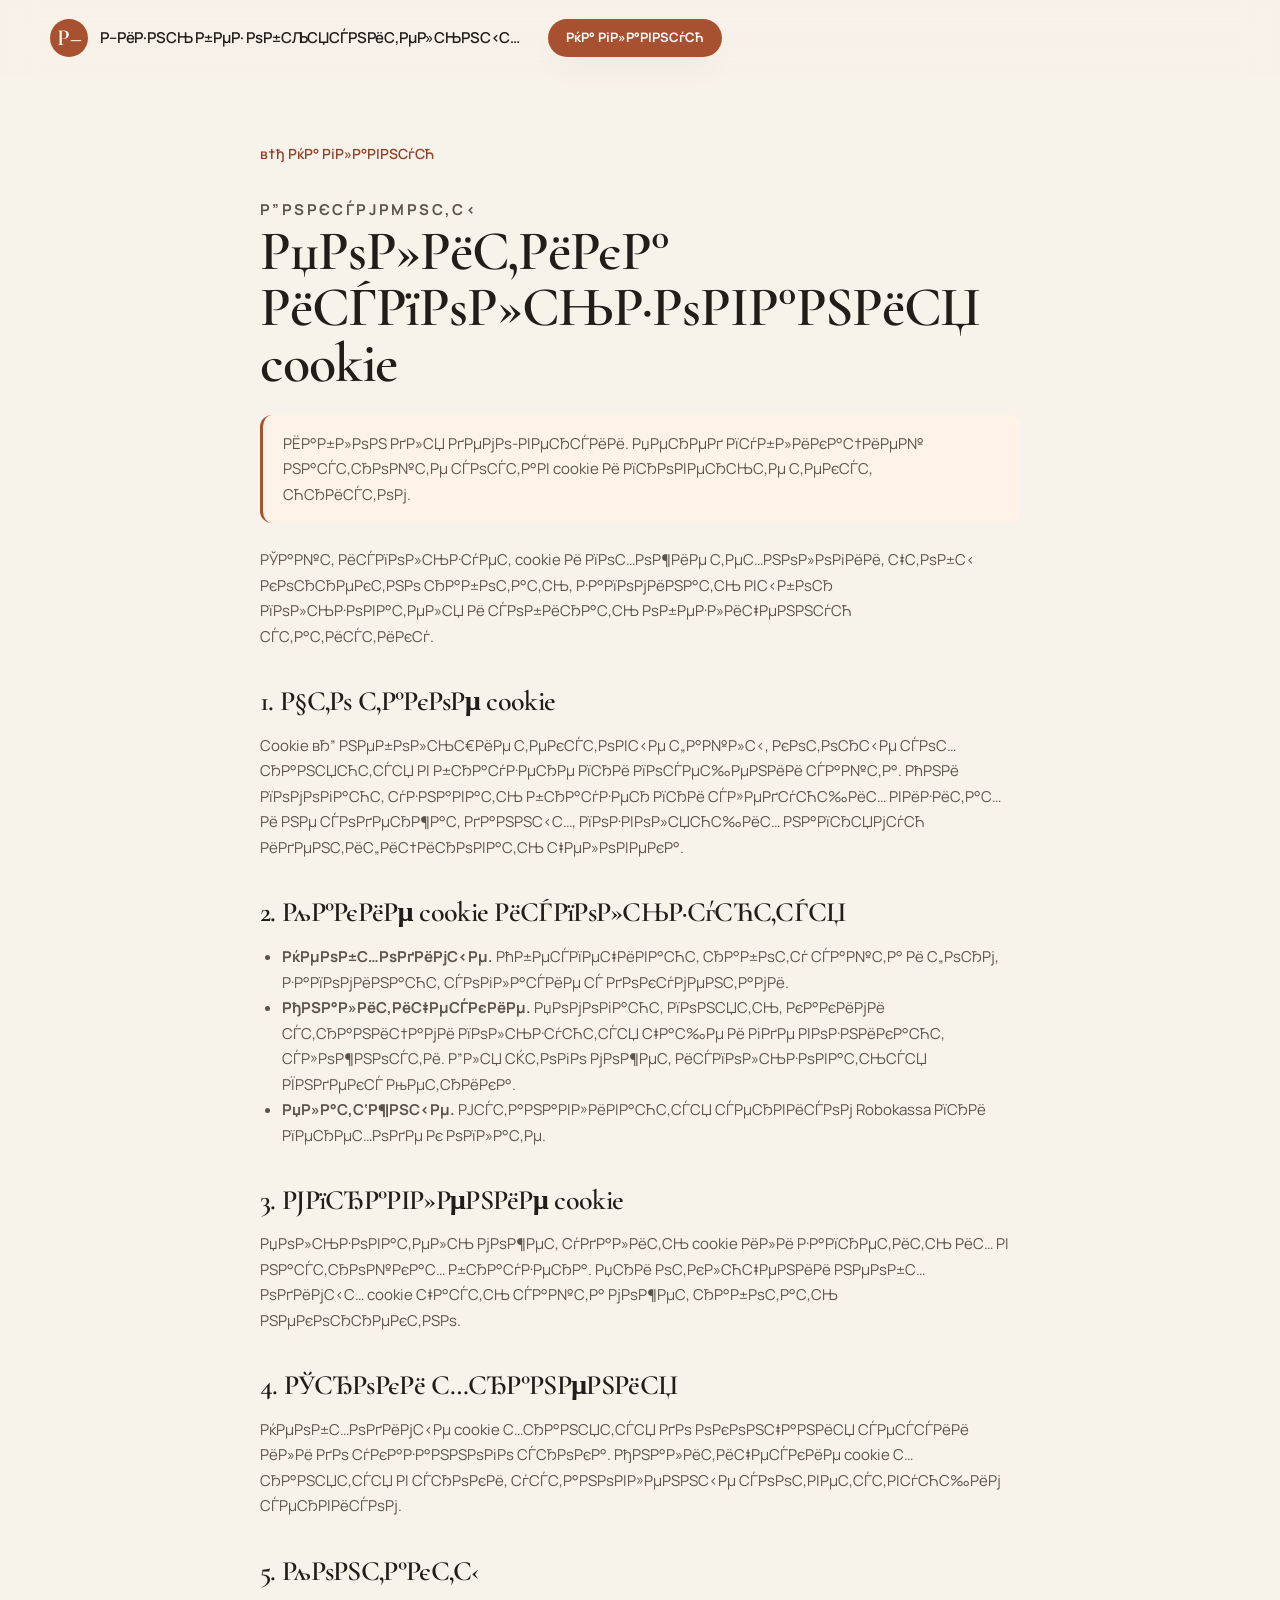
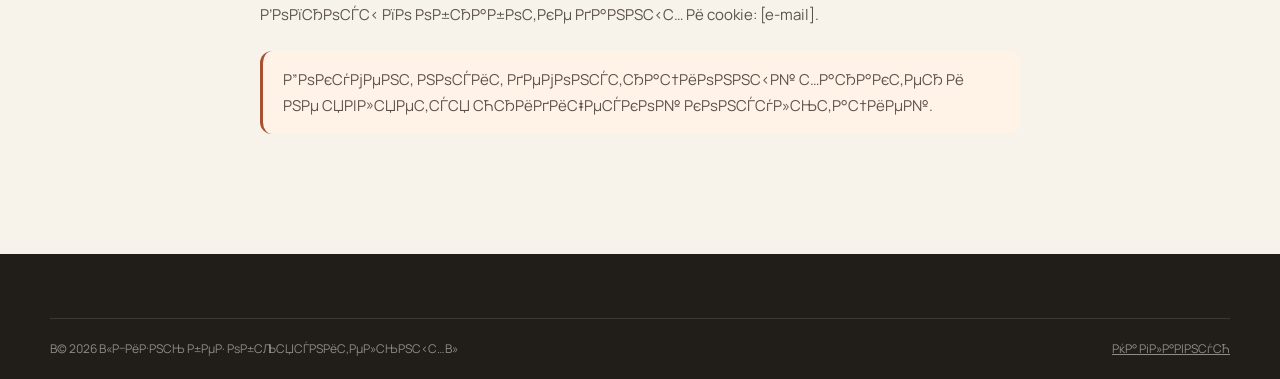
==== legal/cookies.html @ dc3eec52 "Add cookies policy" ====
<!doctype html>
<html lang="ru">
<head>
  <meta charset="utf-8">
  <meta name="viewport" content="width=device-width, initial-scale=1">
  <title>РџРѕР»РёС‚РёРєР° РёСЃРїРѕР»СЊР·РѕРІР°РЅРёСЏ cookie вЂ” Р–РёР·РЅСЊ Р±РµР· РѕР±СЉСЏСЃРЅРёС‚РµР»СЊРЅС‹С…</title>
  <meta name="robots" content="noindex, follow">
  <link rel="icon" href="data:image/svg+xml,%3Csvg xmlns='http://www.w3.org/2000/svg' viewBox='0 0 64 64'%3E%3Crect width='64' height='64' rx='16' fill='%23a85130'/%3E%3Ctext x='32' y='46' font-size='42' text-anchor='middle' fill='%23fffaf3' font-family='Georgia,serif'%3E%D0%96%3C/text%3E%3C/svg%3E">
  <link rel="preconnect" href="https://fonts.googleapis.com">
  <link rel="preconnect" href="https://fonts.gstatic.com" crossorigin>
  <link href="https://fonts.googleapis.com/css2?family=Cormorant+Garamond:ital,wght@0,500;0,600;0,700;1,500;1,600&family=Manrope:wght@400;500;600;700&display=swap" rel="stylesheet">
  <link rel="stylesheet" href="../styles.css">
</head>
<body>
  <header class="site-header">
    <div class="container header-inner">
      <a class="brand" href="../index.html">
        <span class="brand-mark" aria-hidden="true">Р–</span>
        <span class="brand-text">Р–РёР·РЅСЊ Р±РµР· РѕР±СЉСЏСЃРЅРёС‚РµР»СЊРЅС‹С…</span>
      </a>
      <a class="btn btn-small" href="../index.html">РќР° РіР»Р°РІРЅСѓСЋ</a>
    </div>
  </header>

  <main id="main">
    <div class="container legal-page">
      <a class="legal-back" href="../index.html">в†ђ РќР° РіР»Р°РІРЅСѓСЋ</a>
      <p class="eyebrow">Р”РѕРєСѓРјРµРЅС‚С‹</p>
      <h1>РџРѕР»РёС‚РёРєР° РёСЃРїРѕР»СЊР·РѕРІР°РЅРёСЏ cookie</h1>

      <p class="legal-note">РЁР°Р±Р»РѕРЅ РґР»СЏ РґРµРјРѕ-РІРµСЂСЃРёРё. РџРµСЂРµРґ РїСѓР±Р»РёРєР°С†РёРµР№ РЅР°СЃС‚СЂРѕР№С‚Рµ СЃРѕСЃС‚Р°РІ cookie Рё РїСЂРѕРІРµСЂСЊС‚Рµ С‚РµРєСЃС‚ СЋСЂРёСЃС‚РѕРј.</p>

      <p>РЎР°Р№С‚ РёСЃРїРѕР»СЊР·СѓРµС‚ cookie Рё РїРѕС…РѕР¶РёРµ С‚РµС…РЅРѕР»РѕРіРёРё, С‡С‚РѕР±С‹ РєРѕСЂСЂРµРєС‚РЅРѕ СЂР°Р±РѕС‚Р°С‚СЊ, Р·Р°РїРѕРјРёРЅР°С‚СЊ РІС‹Р±РѕСЂ РїРѕР»СЊР·РѕРІР°С‚РµР»СЏ Рё СЃРѕР±РёСЂР°С‚СЊ РѕР±РµР·Р»РёС‡РµРЅРЅСѓСЋ СЃС‚Р°С‚РёСЃС‚РёРєСѓ.</p>

      <h2>1. Р§С‚Рѕ С‚Р°РєРѕРµ cookie</h2>
      <p>Cookie вЂ” РЅРµР±РѕР»СЊС€РёРµ С‚РµРєСЃС‚РѕРІС‹Рµ С„Р°Р№Р»С‹, РєРѕС‚РѕСЂС‹Рµ СЃРѕС…СЂР°РЅСЏСЋС‚СЃСЏ РІ Р±СЂР°СѓР·РµСЂРµ РїСЂРё РїРѕСЃРµС‰РµРЅРёРё СЃР°Р№С‚Р°. РћРЅРё РїРѕРјРѕРіР°СЋС‚ СѓР·РЅР°РІР°С‚СЊ Р±СЂР°СѓР·РµСЂ РїСЂРё СЃР»РµРґСѓСЋС‰РёС… РІРёР·РёС‚Р°С… Рё РЅРµ СЃРѕРґРµСЂР¶Р°С‚ РґР°РЅРЅС‹С…, РїРѕР·РІРѕР»СЏСЋС‰РёС… РЅР°РїСЂСЏРјСѓСЋ РёРґРµРЅС‚РёС„РёС†РёСЂРѕРІР°С‚СЊ С‡РµР»РѕРІРµРєР°.</p>

      <h2>2. РљР°РєРёРµ cookie РёСЃРїРѕР»СЊР·СѓСЋС‚СЃСЏ</h2>
      <ul>
        <li><strong>РќРµРѕР±С…РѕРґРёРјС‹Рµ.</strong> РћР±РµСЃРїРµС‡РёРІР°СЋС‚ СЂР°Р±РѕС‚Сѓ СЃР°Р№С‚Р° Рё С„РѕСЂРј, Р·Р°РїРѕРјРёРЅР°СЋС‚ СЃРѕРіР»Р°СЃРёРµ СЃ РґРѕРєСѓРјРµРЅС‚Р°РјРё.</li>
        <li><strong>РђРЅР°Р»РёС‚РёС‡РµСЃРєРёРµ.</strong> РџРѕРјРѕРіР°СЋС‚ РїРѕРЅСЏС‚СЊ, РєР°РєРёРјРё СЃС‚СЂР°РЅРёС†Р°РјРё РїРѕР»СЊР·СѓСЋС‚СЃСЏ С‡Р°С‰Рµ Рё РіРґРµ РІРѕР·РЅРёРєР°СЋС‚ СЃР»РѕР¶РЅРѕСЃС‚Рё. Р”Р»СЏ СЌС‚РѕРіРѕ РјРѕР¶РµС‚ РёСЃРїРѕР»СЊР·РѕРІР°С‚СЊСЃСЏ РЇРЅРґРµРєСЃ РњРµС‚СЂРёРєР°.</li>
        <li><strong>РџР»Р°С‚С‘Р¶РЅС‹Рµ.</strong> РЈСЃС‚Р°РЅР°РІР»РёРІР°СЋС‚СЃСЏ СЃРµСЂРІРёСЃРѕРј Robokassa РїСЂРё РїРµСЂРµС…РѕРґРµ Рє РѕРїР»Р°С‚Рµ.</li>
      </ul>

      <h2>3. РЈРїСЂР°РІР»РµРЅРёРµ cookie</h2>
      <p>РџРѕР»СЊР·РѕРІР°С‚РµР»СЊ РјРѕР¶РµС‚ СѓРґР°Р»РёС‚СЊ cookie РёР»Рё Р·Р°РїСЂРµС‚РёС‚СЊ РёС… РІ РЅР°СЃС‚СЂРѕР№РєР°С… Р±СЂР°СѓР·РµСЂР°. РџСЂРё РѕС‚РєР»СЋС‡РµРЅРёРё РЅРµРѕР±С…РѕРґРёРјС‹С… cookie С‡Р°СЃС‚СЊ СЃР°Р№С‚Р° РјРѕР¶РµС‚ СЂР°Р±РѕС‚Р°С‚СЊ РЅРµРєРѕСЂСЂРµРєС‚РЅРѕ.</p>

      <h2>4. РЎСЂРѕРєРё С…СЂР°РЅРµРЅРёСЏ</h2>
      <p>РќРµРѕР±С…РѕРґРёРјС‹Рµ cookie С…СЂР°РЅСЏС‚СЃСЏ РґРѕ РѕРєРѕРЅС‡Р°РЅРёСЏ СЃРµСЃСЃРёРё РёР»Рё РґРѕ СѓРєР°Р·Р°РЅРЅРѕРіРѕ СЃСЂРѕРєР°. РђРЅР°Р»РёС‚РёС‡РµСЃРєРёРµ cookie С…СЂР°РЅСЏС‚СЃСЏ РІ СЃСЂРѕРєРё, СѓСЃС‚Р°РЅРѕРІР»РµРЅРЅС‹Рµ СЃРѕРѕС‚РІРµС‚СЃС‚РІСѓСЋС‰РёРј СЃРµСЂРІРёСЃРѕРј.</p>

      <h2>5. РљРѕРЅС‚Р°РєС‚С‹</h2>
      <p>Р’РѕРїСЂРѕСЃС‹ РїРѕ РѕР±СЂР°Р±РѕС‚РєРµ РґР°РЅРЅС‹С… Рё cookie: [e-mail].</p>

      <p class="legal-note">Р”РѕРєСѓРјРµРЅС‚ РЅРѕСЃРёС‚ РґРµРјРѕРЅСЃС‚СЂР°С†РёРѕРЅРЅС‹Р№ С…Р°СЂР°РєС‚РµСЂ Рё РЅРµ СЏРІР»СЏРµС‚СЃСЏ СЋСЂРёРґРёС‡РµСЃРєРѕР№ РєРѕРЅСЃСѓР»СЊС‚Р°С†РёРµР№.</p>
    </div>
  </main>

  <footer class="site-footer">
    <div class="container footer-bottom">
      <p>В© 2026 В«Р–РёР·РЅСЊ Р±РµР· РѕР±СЉСЏСЃРЅРёС‚РµР»СЊРЅС‹С…В»</p>
      <p><a href="../index.html">РќР° РіР»Р°РІРЅСѓСЋ</a></p>
    </div>
  </footer>
</body>
</html>
---- styles.css ----
:root {
  --bg: #f7f2ea;
  --bg-soft: #efe6da;
  --cream: #fffaf3;
  --ink: #211d19;
  --ink-soft: #5c534a;
  --line: rgba(33, 29, 25, 0.14);
  --accent: #a85130;
  --accent-dark: #8e4329;
  --accent-soft: #e7b69f;
  --sage: #6f7f68;
  --radius: 28px;
  --shadow: 0 30px 80px -40px rgba(33, 29, 25, 0.5);
  --font-display: "Cormorant Garamond", Georgia, "Times New Roman", serif;
  --font-body: "Manrope", "Segoe UI", system-ui, -apple-system, sans-serif;
}

*,
*::before,
*::after {
  box-sizing: border-box;
}

html {
  scroll-behavior: smooth;
}

body {
  margin: 0;
  background: var(--bg);
  color: var(--ink);
  font-family: var(--font-body);
  font-size: 16px;
  line-height: 1.6;
  -webkit-font-smoothing: antialiased;
  text-rendering: optimizeLegibility;
}

img,
svg {
  display: block;
  max-width: 100%;
}

a {
  color: inherit;
}

button,
input,
textarea {
  font: inherit;
}

:focus-visible {
  outline: 2px solid var(--accent);
  outline-offset: 3px;
}

::selection {
  background: var(--accent-soft);
  color: var(--ink);
}

.skip-link {
  position: absolute;
  top: -100px;
  left: 24px;
  z-index: 100;
  padding: 12px 18px;
  border-radius: 999px;
  background: var(--ink);
  color: var(--cream);
  font-size: 14px;
  text-decoration: none;
}

.skip-link:focus {
  top: 16px;
}

.demo-bar {
  padding: 8px 16px;
  background: var(--ink);
  color: rgba(255, 250, 243, 0.82);
  font-size: 12px;
  letter-spacing: 0.04em;
  text-align: center;
}

.container {
  width: min(1180px, calc(100% - 48px));
  margin-inline: auto;
}

/* Header */

.site-header {
  position: sticky;
  top: 0;
  z-index: 50;
  background: rgba(247, 242, 234, 0.86);
  border-bottom: 1px solid transparent;
  backdrop-filter: blur(16px);
  transition: border-color 0.25s ease, box-shadow 0.25s ease;
}

.site-header.is-scrolled {
  border-color: var(--line);
  box-shadow: 0 14px 34px -28px rgba(33, 29, 25, 0.55);
}

.header-inner {
  display: flex;
  align-items: center;
  gap: 28px;
  min-height: 76px;
}

.brand {
  display: inline-flex;
  align-items: center;
  gap: 12px;
  text-decoration: none;
  flex: 0 0 auto;
}

.brand-mark {
  display: grid;
  place-items: center;
  width: 38px;
  height: 38px;
  border-radius: 50%;
  background: var(--accent);
  color: var(--cream);
  font-family: var(--font-display);
  font-size: 23px;
  font-weight: 600;
  line-height: 1;
}

.brand-text {
  font-size: 15px;
  font-weight: 600;
  letter-spacing: -0.01em;
}

.nav {
  display: flex;
  align-items: center;
  gap: 24px;
  margin-left: auto;
  font-size: 14px;
  color: var(--ink-soft);
}

.nav a {
  text-decoration: none;
  transition: color 0.2s ease;
}

.nav a:hover {
  color: var(--ink);
}

.header-cta {
  margin-left: 4px;
}

.menu-toggle {
  display: none;
  margin-left: auto;
  padding: 10px 16px;
  border: 1px solid var(--line);
  border-radius: 999px;
  background: transparent;
  color: var(--ink);
  font-size: 13px;
  font-weight: 600;
  cursor: pointer;
}

/* Buttons and links */

.btn {
  display: inline-flex;
  align-items: center;
  justify-content: center;
  gap: 8px;
  padding: 16px 26px;
  border: 0;
  border-radius: 999px;
  background: var(--accent);
  color: #fff;
  font-size: 15px;
  font-weight: 700;
  line-height: 1.2;
  text-align: center;
  text-decoration: none;
  cursor: pointer;
  box-shadow: 0 14px 30px -18px rgba(168, 81, 48, 0.8);
  transition: background 0.2s ease, transform 0.2s ease, box-shadow 0.2s ease;
}

.btn:hover {
  background: var(--accent-dark);
  transform: translateY(-1px);
}

.btn:disabled {
  opacity: 0.42;
  cursor: not-allowed;
  transform: none;
  box-shadow: none;
}

.btn-small {
  padding: 11px 18px;
  font-size: 13px;
}

.btn-full {
  width: 100%;
}

.link-arrow {
  display: inline-flex;
  align-items: center;
  gap: 8px;
  padding-bottom: 2px;
  border-bottom: 1px solid transparent;
  font-size: 14px;
  font-weight: 600;
  text-decoration: none;
  transition: color 0.2s ease, border-color 0.2s ease;
}

.link-arrow span {
  transition: transform 0.2s ease;
}

.link-arrow:hover {
  color: var(--accent-dark);
  border-color: var(--accent-dark);
}

.link-arrow:hover span {
  transform: translateX(3px);
}

/* Typography */

.eyebrow {
  margin: 0;
  color: var(--accent-dark);
  font-size: 12px;
  font-weight: 700;
  letter-spacing: 0.16em;
  text-transform: uppercase;
}

h1,
h2,
h3 {
  font-family: var(--font-display);
  font-weight: 600;
}

h2 {
  margin: 10px 0 0;
  font-size: clamp(36px, 4.6vw, 60px);
  line-height: 1.02;
  letter-spacing: -0.025em;
}

/* Hero */

.hero {
  position: relative;
  overflow: hidden;
  padding: clamp(48px, 7vw, 88px) 0 clamp(64px, 9vw, 112px);
}

.hero-bg {
  position: absolute;
  inset: 0;
  background:
    radial-gradient(58% 58% at 78% 18%, rgba(201, 111, 74, 0.16), transparent 70%),
    radial-gradient(52% 52% at 16% 0%, rgba(111, 127, 104, 0.14), transparent 70%),
    linear-gradient(180deg, #f7f2ea 0%, #f2ebdf 100%);
}

.hero-grid {
  position: relative;
  display: grid;
  grid-template-columns: 1.05fr 0.95fr;
  gap: 48px;
  align-items: center;
}

h1 {
  margin: 16px 0 24px;
  font-size: clamp(52px, 8.5vw, 112px);
  line-height: 0.88;
  letter-spacing: -0.035em;
}

h1 em {
  color: var(--accent);
  font-style: italic;
}

.lead {
  max-width: 36ch;
  margin: 0;
  color: var(--ink-soft);
  font-size: clamp(18px, 2vw, 22px);
  line-height: 1.55;
}

.hero-actions {
  display: flex;
  flex-wrap: wrap;
  align-items: center;
  gap: 20px;
  margin: 32px 0 28px;
}

.hero-notes {
  display: flex;
  flex-wrap: wrap;
  gap: 8px 20px;
  margin: 0;
  padding: 0;
  list-style: none;
  color: var(--ink-soft);
  font-size: 13px;
}

.hero-notes li::before {
  content: "";
  display: inline-block;
  width: 5px;
  height: 5px;
  margin-right: 8px;
  border-radius: 50%;
  background: var(--sage);
  vertical-align: middle;
}

.hero-art {
  position: relative;
  display: flex;
  align-items: center;
  justify-content: center;
  min-height: 560px;
}

.portrait-card {
  position: relative;
  z-index: 2;
  width: min(342px, 84%);
  overflow: hidden;
  border-radius: 180px 180px 28px 28px;
  background: var(--cream);
  box-shadow: var(--shadow);
  transform: rotate(2deg);
}

.portrait-placeholder {
  position: relative;
  aspect-ratio: 3 / 4;
  background: #e9d9c6;
}

.portrait-placeholder svg {
  width: 100%;
  height: 100%;
  object-fit: cover;
}

.placeholder-label {
  position: absolute;
  bottom: 16px;
  left: 50%;
  padding: 6px 10px;
  border-radius: 999px;
  background: rgba(255, 250, 243, 0.72);
  color: rgba(33, 29, 25, 0.55);
  font-size: 10px;
  letter-spacing: 0.12em;
  text-transform: uppercase;
  white-space: nowrap;
  transform: translateX(-50%);
  backdrop-filter: blur(6px);
}

.portrait-caption {
  display: grid;
  gap: 2px;
  padding: 18px 22px;
  background: var(--cream);
}

.portrait-caption strong {
  font-family: var(--font-display);
  font-size: 22px;
  font-weight: 600;
}

.portrait-caption span {
  color: var(--ink-soft);
  font-size: 11px;
  letter-spacing: 0.08em;
  text-transform: uppercase;
}

.quote-card {
  position: absolute;
  top: 47%;
  bottom: auto;
  left: -12%;
  z-index: 3;
  width: min(260px, 72%);
  margin: 0;
  padding: 20px 22px;
  border: 1px solid var(--line);
  border-radius: 20px;
  background: #fffdf8;
  box-shadow: 0 20px 50px -30px rgba(33, 29, 25, 0.5);
  transform: rotate(-3deg);
}

.quote-card blockquote {
  margin: 0;
  font-family: var(--font-display);
  font-size: 21px;
  font-style: italic;
  line-height: 1.25;
}

.orb {
  position: absolute;
  border-radius: 50%;
  filter: blur(22px);
  opacity: 0.55;
}

.orb-1 {
  top: 18px;
  right: 0;
  width: 220px;
  height: 220px;
  background: radial-gradient(circle at 30% 30%, #e7b69f, #c96f4a);
}

.orb-2 {
  right: 36px;
  bottom: 44px;
  width: 160px;
  height: 160px;
  background: radial-gradient(circle at 30% 30%, #b9c4b1, #6f7f68);
  opacity: 0.45;
}

/* Sections */

.section {
  padding: clamp(64px, 8vw, 104px) 0;
  scroll-margin-top: 76px;
}

.section-tinted {
  background: var(--bg-soft);
}

.section-dark {
  background: var(--ink);
  color: var(--cream);
}

.section-dark .eyebrow {
  color: var(--accent-soft);
}

.section-dark h2 {
  color: var(--cream);
}

.section-head {
  max-width: 760px;
  margin-bottom: 48px;
}

.section-note {
  margin: 16px 0 0;
  color: var(--ink-soft);
  font-size: 15px;
  line-height: 1.6;
}

/* Cards */

.cards-4 {
  display: grid;
  grid-template-columns: repeat(4, 1fr);
  gap: 16px;
}

.card {
  display: flex;
  flex-direction: column;
  justify-content: space-between;
  min-height: 190px;
  padding: 26px 24px 28px;
  border: 1px solid var(--line);
  border-radius: 24px;
  background: var(--cream);
  transition: transform 0.25s ease, box-shadow 0.25s ease;
}

.card:hover {
  transform: translateY(-4px);
  box-shadow: 0 24px 50px -36px rgba(33, 29, 25, 0.5);
}

.card-number {
  color: var(--accent);
  font-family: var(--font-display);
  font-size: 14px;
  font-weight: 700;
  letter-spacing: 0.08em;
}

.card p {
  margin: 20px 0 0;
  font-size: 16px;
  line-height: 1.5;
}

/* Split */

.split {
  display: grid;
  grid-template-columns: 0.9fr 1.1fr;
  gap: clamp(32px, 6vw, 80px);
  align-items: start;
}

.prose p {
  margin: 0 0 20px;
  color: var(--ink-soft);
  font-size: 18px;
  line-height: 1.7;
}

.prose p:first-child {
  color: var(--ink);
  font-size: 20px;
}

.prose p:last-child {
  margin-bottom: 0;
}

/* Steps */

.steps {
  display: grid;
  grid-template-columns: repeat(4, 1fr);
  gap: 24px;
  margin: 0;
  padding: 0;
  list-style: none;
}

.step {
  padding-top: 20px;
  border-top: 1px solid var(--line);
}

.step-number {
  color: var(--accent);
  font-family: var(--font-display);
  font-size: 15px;
  font-weight: 700;
}

.step h3 {
  margin: 12px 0 8px;
  font-size: 22px;
  line-height: 1.1;
}

.step p {
  margin: 0;
  color: var(--ink-soft);
  font-size: 15px;
  line-height: 1.6;
}

/* Modules */

.modules {
  border-bottom: 1px solid rgba(255, 250, 243, 0.14);
}

.module {
  display: grid;
  grid-template-columns: 80px 1fr;
  gap: 24px;
  padding: 28px 0;
  border-top: 1px solid rgba(255, 250, 243, 0.14);
}

.module-number {
  padding-top: 4px;
  color: var(--accent-soft);
  font-family: var(--font-display);
  font-size: 15px;
  font-weight: 700;
}

.module h3 {
  margin: 0 0 8px;
  color: var(--cream);
  font-size: clamp(22px, 2.4vw, 30px);
  line-height: 1.1;
  letter-spacing: -0.01em;
}

.module p {
  max-width: 60ch;
  margin: 0;
  color: rgba(255, 250, 243, 0.68);
  font-size: 16px;
  line-height: 1.6;
}

/* Format */

.format-grid {
  display: grid;
  grid-template-columns: 1.05fr 0.95fr;
  gap: clamp(32px, 5vw, 72px);
  align-items: start;
}

.format-list {
  margin: 0 0 28px;
  padding: 0;
  list-style: none;
}

.format-list li {
  display: grid;
  grid-template-columns: 180px 1fr;
  gap: 24px;
  align-items: start;
  padding: 20px 0;
  border-top: 1px solid var(--line);
}

.format-list span {
  font-family: var(--font-display);
  font-size: 22px;
  font-weight: 600;
  line-height: 1.1;
}

.format-list p {
  margin: 0;
  color: var(--ink-soft);
  font-size: 15px;
  line-height: 1.6;
}

.price-card {
  padding: clamp(24px, 4vw, 40px);
  border: 1px solid var(--line);
  border-radius: var(--radius);
  background: var(--cream);
  box-shadow: 0 30px 70px -50px rgba(33, 29, 25, 0.5);
}

.price-lead {
  margin: 8px 0 12px;
  font-family: var(--font-display);
  font-size: clamp(34px, 4vw, 48px);
  font-weight: 600;
  line-height: 1;
}

.price-note {
  margin: 0;
  color: var(--ink-soft);
  font-size: 14px;
  line-height: 1.6;
}

.price-card hr {
  margin: 26px 0;
  border: 0;
  border-top: 1px solid var(--line);
}

.price-card h3 {
  margin: 0 0 8px;
  font-size: 18px;
}

.price-card p {
  color: var(--ink-soft);
  font-size: 14px;
  line-height: 1.6;
}

.price-card .price-lead {
  margin: 8px 0 12px;
  color: var(--ink);
  font-family: var(--font-display);
  font-size: clamp(34px, 4vw, 48px);
  font-weight: 600;
  line-height: 1;
}

.price-card .price-note {
  margin: 0;
  color: var(--ink-soft);
  font-size: 14px;
  line-height: 1.6;
}

/* Checkbox and notes */

.checkbox {
  display: flex;
  gap: 10px;
  align-items: flex-start;
  margin: 18px 0 14px;
  color: var(--ink-soft);
  font-size: 13px;
  line-height: 1.5;
  cursor: pointer;
}

.checkbox input {
  flex: 0 0 auto;
  width: 18px;
  height: 18px;
  margin: 1px 0 0;
  accent-color: var(--accent);
}

.checkbox a {
  color: var(--accent-dark);
  text-underline-offset: 2px;
}

.form-note {
  margin: 12px 0 0;
  color: rgba(92, 83, 74, 0.8);
  font-size: 12px;
  line-height: 1.5;
}

/* Author */

.author-grid {
  display: grid;
  grid-template-columns: 0.8fr 1.2fr;
  gap: clamp(32px, 6vw, 80px);
  align-items: center;
}

.author-photo {
  position: relative;
  width: min(360px, 100%);
  overflow: hidden;
  border-radius: 24px;
  background: #d9c7b0;
  box-shadow: var(--shadow);
  aspect-ratio: 4 / 5;
}

.author-photo svg {
  width: 100%;
  height: 100%;
}

.author-copy h2 {
  margin-top: 10px;
  margin-bottom: 8px;
}

.author-lead {
  margin: 0 0 16px;
  color: var(--ink);
  font-size: 20px;
  line-height: 1.6;
}

.author-copy > p {
  color: var(--ink-soft);
  font-size: 16px;
  line-height: 1.7;
}

.author-tags {
  display: flex;
  flex-wrap: wrap;
  gap: 8px;
  margin-top: 24px;
}

.author-tags span {
  padding: 8px 14px;
  border: 1px solid var(--line);
  border-radius: 999px;
  background: rgba(255, 255, 255, 0.4);
  color: var(--ink-soft);
  font-size: 11px;
  letter-spacing: 0.06em;
  text-transform: uppercase;
}

/* FAQ */

.faq-grid {
  display: grid;
  grid-template-columns: 0.8fr 1.2fr;
  gap: clamp(32px, 6vw, 80px);
  align-items: start;
}

.faq-list details {
  padding: 8px 0;
  border-top: 1px solid var(--line);
}

.faq-list details:last-child {
  border-bottom: 1px solid var(--line);
}

.faq-list summary {
  display: flex;
  gap: 16px;
  align-items: center;
  justify-content: space-between;
  padding: 18px 0;
  color: var(--ink);
  font-size: 17px;
  font-weight: 600;
  cursor: pointer;
  list-style: none;
}

.faq-list summary::-webkit-details-marker {
  display: none;
}

.faq-list summary::after {
  content: "+";
  color: var(--accent);
  font-size: 24px;
  font-weight: 400;
  line-height: 1;
}

.faq-list details[open] summary::after {
  content: "−";
}

.faq-list details p {
  max-width: 60ch;
  margin: 0 0 18px;
  color: var(--ink-soft);
  font-size: 15px;
  line-height: 1.65;
}

/* Signup */

.section-signup {
  background: linear-gradient(180deg, #efe6da 0%, #f7f2ea 100%);
}

.signup-grid {
  display: grid;
  grid-template-columns: 0.9fr 1.1fr;
  gap: clamp(32px, 6vw, 72px);
  align-items: start;
}

.lead-small {
  max-width: 34ch;
  margin: 20px 0 0;
  color: var(--ink-soft);
  font-size: 18px;
  line-height: 1.6;
}

.signup-points {
  display: grid;
  gap: 10px;
  margin: 28px 0 0;
  padding: 0;
  color: var(--ink-soft);
  font-size: 14px;
  list-style: none;
}

.signup-points li::before {
  content: "—";
  margin-right: 10px;
  color: var(--accent);
}

.signup-form {
  padding: clamp(24px, 4vw, 40px);
  border: 1px solid var(--line);
  border-radius: var(--radius);
  background: var(--cream);
  box-shadow: var(--shadow);
}

.field {
  margin-bottom: 18px;
}

.field label {
  display: block;
  margin-bottom: 8px;
  color: var(--ink);
  font-size: 13px;
  font-weight: 600;
}

.optional {
  margin-left: 4px;
  color: var(--ink-soft);
  font-size: 11px;
  font-weight: 400;
}

.field input,
.field textarea {
  width: 100%;
  padding: 14px 16px;
  border: 1px solid var(--line);
  border-radius: 14px;
  background: #fffdf9;
  color: var(--ink);
  font-size: 15px;
  outline: none;
  transition: border-color 0.2s ease, box-shadow 0.2s ease;
}

.field textarea {
  min-height: 96px;
  resize: vertical;
}

.field input::placeholder,
.field textarea::placeholder {
  color: rgba(92, 83, 74, 0.55);
}

.field input:focus,
.field textarea:focus {
  border-color: var(--accent);
  box-shadow: 0 0 0 3px rgba(168, 81, 48, 0.14);
}

.form-success {
  margin-top: 18px;
  padding: 18px 20px;
  border: 1px solid #c9d6c1;
  border-radius: 16px;
  background: #eef3ea;
  color: #3f4d3a;
}

.form-success strong {
  display: block;
  margin-bottom: 4px;
}

.form-success p {
  margin: 0;
  font-size: 13px;
  line-height: 1.5;
}

/* Footer */

.site-footer {
  padding-top: 64px;
  background: var(--ink);
  color: var(--cream);
}

.footer-grid {
  display: grid;
  grid-template-columns: 1.3fr 1fr 1fr;
  gap: 40px;
  padding-bottom: 48px;
}

.footer-brand .brand-mark {
  margin-bottom: 16px;
}

.footer-brand p {
  max-width: 34ch;
  margin: 0;
  color: rgba(255, 250, 243, 0.72);
  font-size: 14px;
  line-height: 1.6;
}

.footer-brand .footer-small {
  margin-top: 12px;
  color: rgba(255, 250, 243, 0.62);
  font-size: 12px;
}

.footer-nav,
.footer-legal {
  display: grid;
  gap: 10px;
  align-content: start;
}

.footer-nav a,
.footer-legal a {
  color: rgba(255, 250, 243, 0.78);
  font-size: 14px;
  text-decoration: none;
  transition: color 0.2s ease;
}

.footer-nav a:hover,
.footer-legal a:hover {
  color: #fff;
}

.footer-bottom {
  display: flex;
  flex-wrap: wrap;
  gap: 16px;
  justify-content: space-between;
  padding: 20px 0;
  border-top: 1px solid rgba(255, 255, 255, 0.12);
  color: rgba(255, 250, 243, 0.5);
  font-size: 12px;
}

.footer-bottom p {
  margin: 0;
}

/* Reveal animation */

html.js .reveal {
  opacity: 0;
  transform: translateY(24px);
  transition: opacity 0.7s ease, transform 0.7s cubic-bezier(0.2, 0.7, 0.2, 1);
}

html.js .reveal.is-visible {
  opacity: 1;
  transform: none;
}

@media (prefers-reduced-motion: reduce) {
  html {
    scroll-behavior: auto;
  }

  html.js .reveal {
    opacity: 1;
    transform: none;
    transition: none;
  }

  .btn,
  .card,
  .link-arrow span {
    transition: none;
  }
}

/* Legal pages */

.legal-page {
  max-width: 760px;
  padding: 64px 0 96px;
}

.legal-back {
  display: inline-flex;
  margin-bottom: 32px;
  color: var(--accent-dark);
  font-size: 14px;
  font-weight: 600;
  text-decoration: none;
}

.legal-page h1 {
  margin: 0 0 24px;
  font-family: var(--font-display);
  font-size: clamp(36px, 5vw, 56px);
  line-height: 1;
  letter-spacing: -0.02em;
}

.legal-page h2 {
  margin: 36px 0 12px;
  font-family: var(--font-display);
  font-size: 28px;
  line-height: 1.15;
}

.legal-page p,
.legal-page li {
  color: var(--ink-soft);
  font-size: 15px;
  line-height: 1.7;
}

.legal-page ul,
.legal-page ol {
  padding-left: 22px;
}

.legal-note {
  margin: 24px 0;
  padding: 16px 20px;
  border-left: 3px solid var(--accent);
  border-radius: 12px;
  background: #fff3e8;
  color: var(--ink);
  font-size: 14px;
  line-height: 1.6;
}

/* Responsive */

@media (max-width: 1100px) {
  .cards-4 {
    grid-template-columns: repeat(2, 1fr);
  }

  .steps {
    grid-template-columns: repeat(2, 1fr);
  }
}

@media (max-width: 980px) {
  .hero-grid,
  .split,
  .format-grid,
  .author-grid,
  .faq-grid,
  .signup-grid {
    grid-template-columns: 1fr;
  }

  .hero-art {
    min-height: 520px;
    margin-top: 8px;
  }

  .quote-card {
    top: 42%;
    left: 0;
  }

  .author-photo {
    width: min(320px, 80%);
  }

  .footer-grid {
    grid-template-columns: 1fr 1fr;
  }
}

@media (max-width: 900px) {
  .nav {
    position: absolute;
    top: 100%;
    right: 0;
    left: 0;
    display: none;
    flex-direction: column;
    align-items: flex-start;
    gap: 0;
    margin: 0;
    padding: 8px 24px 20px;
    border-bottom: 1px solid var(--line);
    background: var(--cream);
    box-shadow: 0 24px 40px -30px rgba(33, 29, 25, 0.4);
  }

  .nav.is-open {
    display: flex;
  }

  .nav a {
    width: 100%;
    padding: 12px 0;
    border-bottom: 1px solid var(--line);
  }

  .nav a:last-child {
    border-bottom: 0;
  }

  .menu-toggle {
    display: inline-flex;
  }

  .header-cta {
    display: none;
  }
}

@media (max-width: 720px) {
  .container {
    width: calc(100% - 32px);
  }

  .header-inner {
    min-height: 68px;
  }

  .brand-text {
    font-size: 13px;
  }

  h1 {
    font-size: clamp(46px, 13vw, 72px);
  }

  .section-head {
    margin-bottom: 32px;
  }

  .cards-4,
  .steps {
    grid-template-columns: 1fr;
  }

  .card {
    min-height: 0;
  }

  .format-list li {
    grid-template-columns: 1fr;
    gap: 6px;
  }

  .module {
    grid-template-columns: 48px 1fr;
    gap: 16px;
  }

  .footer-grid {
    grid-template-columns: 1fr;
    gap: 28px;
  }

  .footer-bottom {
    flex-direction: column;
  }
}

@media (max-width: 560px) {
  .demo-bar {
    font-size: 10px;
    line-height: 1.4;
  }

  .hero {
    padding-top: 36px;
  }

  .hero-art {
    min-height: 470px;
  }

  .portrait-card {
    width: 78%;
  }

  .quote-card {
    display: none;
  }

  .orb-1 {
    width: 160px;
    height: 160px;
  }

  .orb-2 {
    width: 120px;
    height: 120px;
  }

  .hero-actions {
    align-items: flex-start;
    flex-direction: column;
  }

  .btn {
    width: 100%;
  }

  .header-cta {
    display: none;
  }

  .author-tags span {
    font-size: 10px;
  }
}
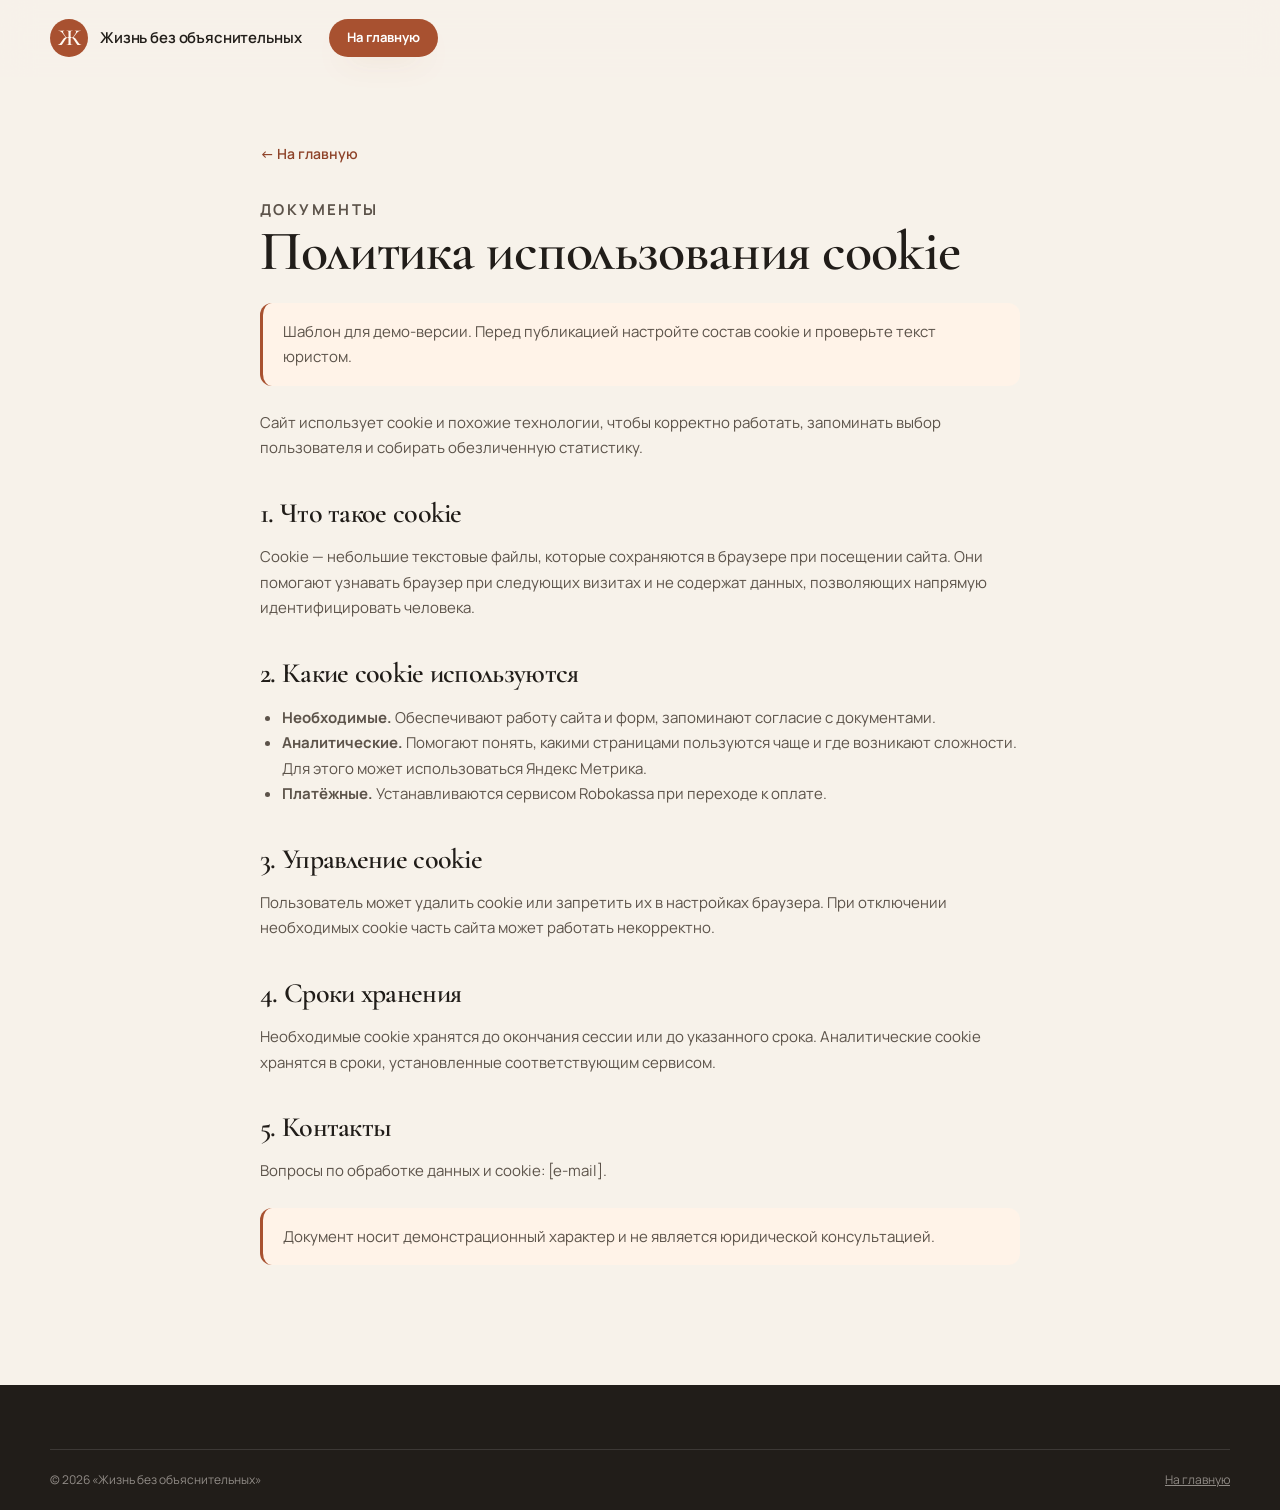
==== commit 11c840ba: "Update cookies.html" ====
--- a/legal/cookies.html
+++ b/legal/cookies.html
@@ -3,7 +3,7 @@
 <head>
   <meta charset="utf-8">
   <meta name="viewport" content="width=device-width, initial-scale=1">
-  <title>РџРѕР»РёС‚РёРєР° РёСЃРїРѕР»СЊР·РѕРІР°РЅРёСЏ cookie вЂ” Р–РёР·РЅСЊ Р±РµР· РѕР±СЉСЏСЃРЅРёС‚РµР»СЊРЅС‹С…</title>
+  <title>Политика использования cookie — Жизнь без объяснительных</title>
   <meta name="robots" content="noindex, follow">
   <link rel="icon" href="data:image/svg+xml,%3Csvg xmlns='http://www.w3.org/2000/svg' viewBox='0 0 64 64'%3E%3Crect width='64' height='64' rx='16' fill='%23a85130'/%3E%3Ctext x='32' y='46' font-size='42' text-anchor='middle' fill='%23fffaf3' font-family='Georgia,serif'%3E%D0%96%3C/text%3E%3C/svg%3E">
   <link rel="preconnect" href="https://fonts.googleapis.com">
@@ -15,50 +15,50 @@
   <header class="site-header">
     <div class="container header-inner">
       <a class="brand" href="../index.html">
-        <span class="brand-mark" aria-hidden="true">Р–</span>
-        <span class="brand-text">Р–РёР·РЅСЊ Р±РµР· РѕР±СЉСЏСЃРЅРёС‚РµР»СЊРЅС‹С…</span>
+        <span class="brand-mark" aria-hidden="true">Ж</span>
+        <span class="brand-text">Жизнь без объяснительных</span>
       </a>
-      <a class="btn btn-small" href="../index.html">РќР° РіР»Р°РІРЅСѓСЋ</a>
+      <a class="btn btn-small" href="../index.html">На главную</a>
     </div>
   </header>
 
   <main id="main">
     <div class="container legal-page">
-      <a class="legal-back" href="../index.html">в†ђ РќР° РіР»Р°РІРЅСѓСЋ</a>
-      <p class="eyebrow">Р”РѕРєСѓРјРµРЅС‚С‹</p>
-      <h1>РџРѕР»РёС‚РёРєР° РёСЃРїРѕР»СЊР·РѕРІР°РЅРёСЏ cookie</h1>
+      <a class="legal-back" href="../index.html">← На главную</a>
+      <p class="eyebrow">Документы</p>
+      <h1>Политика использования cookie</h1>
 
-      <p class="legal-note">РЁР°Р±Р»РѕРЅ РґР»СЏ РґРµРјРѕ-РІРµСЂСЃРёРё. РџРµСЂРµРґ РїСѓР±Р»РёРєР°С†РёРµР№ РЅР°СЃС‚СЂРѕР№С‚Рµ СЃРѕСЃС‚Р°РІ cookie Рё РїСЂРѕРІРµСЂСЊС‚Рµ С‚РµРєСЃС‚ СЋСЂРёСЃС‚РѕРј.</p>
+      <p class="legal-note">Шаблон для демо-версии. Перед публикацией настройте состав cookie и проверьте текст юристом.</p>
 
-      <p>РЎР°Р№С‚ РёСЃРїРѕР»СЊР·СѓРµС‚ cookie Рё РїРѕС…РѕР¶РёРµ С‚РµС…РЅРѕР»РѕРіРёРё, С‡С‚РѕР±С‹ РєРѕСЂСЂРµРєС‚РЅРѕ СЂР°Р±РѕС‚Р°С‚СЊ, Р·Р°РїРѕРјРёРЅР°С‚СЊ РІС‹Р±РѕСЂ РїРѕР»СЊР·РѕРІР°С‚РµР»СЏ Рё СЃРѕР±РёСЂР°С‚СЊ РѕР±РµР·Р»РёС‡РµРЅРЅСѓСЋ СЃС‚Р°С‚РёСЃС‚РёРєСѓ.</p>
+      <p>Сайт использует cookie и похожие технологии, чтобы корректно работать, запоминать выбор пользователя и собирать обезличенную статистику.</p>
 
-      <h2>1. Р§С‚Рѕ С‚Р°РєРѕРµ cookie</h2>
-      <p>Cookie вЂ” РЅРµР±РѕР»СЊС€РёРµ С‚РµРєСЃС‚РѕРІС‹Рµ С„Р°Р№Р»С‹, РєРѕС‚РѕСЂС‹Рµ СЃРѕС…СЂР°РЅСЏСЋС‚СЃСЏ РІ Р±СЂР°СѓР·РµСЂРµ РїСЂРё РїРѕСЃРµС‰РµРЅРёРё СЃР°Р№С‚Р°. РћРЅРё РїРѕРјРѕРіР°СЋС‚ СѓР·РЅР°РІР°С‚СЊ Р±СЂР°СѓР·РµСЂ РїСЂРё СЃР»РµРґСѓСЋС‰РёС… РІРёР·РёС‚Р°С… Рё РЅРµ СЃРѕРґРµСЂР¶Р°С‚ РґР°РЅРЅС‹С…, РїРѕР·РІРѕР»СЏСЋС‰РёС… РЅР°РїСЂСЏРјСѓСЋ РёРґРµРЅС‚РёС„РёС†РёСЂРѕРІР°С‚СЊ С‡РµР»РѕРІРµРєР°.</p>
+      <h2>1. Что такое cookie</h2>
+      <p>Cookie — небольшие текстовые файлы, которые сохраняются в браузере при посещении сайта. Они помогают узнавать браузер при следующих визитах и не содержат данных, позволяющих напрямую идентифицировать человека.</p>
 
-      <h2>2. РљР°РєРёРµ cookie РёСЃРїРѕР»СЊР·СѓСЋС‚СЃСЏ</h2>
+      <h2>2. Какие cookie используются</h2>
       <ul>
-        <li><strong>РќРµРѕР±С…РѕРґРёРјС‹Рµ.</strong> РћР±РµСЃРїРµС‡РёРІР°СЋС‚ СЂР°Р±РѕС‚Сѓ СЃР°Р№С‚Р° Рё С„РѕСЂРј, Р·Р°РїРѕРјРёРЅР°СЋС‚ СЃРѕРіР»Р°СЃРёРµ СЃ РґРѕРєСѓРјРµРЅС‚Р°РјРё.</li>
-        <li><strong>РђРЅР°Р»РёС‚РёС‡РµСЃРєРёРµ.</strong> РџРѕРјРѕРіР°СЋС‚ РїРѕРЅСЏС‚СЊ, РєР°РєРёРјРё СЃС‚СЂР°РЅРёС†Р°РјРё РїРѕР»СЊР·СѓСЋС‚СЃСЏ С‡Р°С‰Рµ Рё РіРґРµ РІРѕР·РЅРёРєР°СЋС‚ СЃР»РѕР¶РЅРѕСЃС‚Рё. Р”Р»СЏ СЌС‚РѕРіРѕ РјРѕР¶РµС‚ РёСЃРїРѕР»СЊР·РѕРІР°С‚СЊСЃСЏ РЇРЅРґРµРєСЃ РњРµС‚СЂРёРєР°.</li>
-        <li><strong>РџР»Р°С‚С‘Р¶РЅС‹Рµ.</strong> РЈСЃС‚Р°РЅР°РІР»РёРІР°СЋС‚СЃСЏ СЃРµСЂРІРёСЃРѕРј Robokassa РїСЂРё РїРµСЂРµС…РѕРґРµ Рє РѕРїР»Р°С‚Рµ.</li>
+        <li><strong>Необходимые.</strong> Обеспечивают работу сайта и форм, запоминают согласие с документами.</li>
+        <li><strong>Аналитические.</strong> Помогают понять, какими страницами пользуются чаще и где возникают сложности. Для этого может использоваться Яндекс Метрика.</li>
+        <li><strong>Платёжные.</strong> Устанавливаются сервисом Robokassa при переходе к оплате.</li>
       </ul>
 
-      <h2>3. РЈРїСЂР°РІР»РµРЅРёРµ cookie</h2>
-      <p>РџРѕР»СЊР·РѕРІР°С‚РµР»СЊ РјРѕР¶РµС‚ СѓРґР°Р»РёС‚СЊ cookie РёР»Рё Р·Р°РїСЂРµС‚РёС‚СЊ РёС… РІ РЅР°СЃС‚СЂРѕР№РєР°С… Р±СЂР°СѓР·РµСЂР°. РџСЂРё РѕС‚РєР»СЋС‡РµРЅРёРё РЅРµРѕР±С…РѕРґРёРјС‹С… cookie С‡Р°СЃС‚СЊ СЃР°Р№С‚Р° РјРѕР¶РµС‚ СЂР°Р±РѕС‚Р°С‚СЊ РЅРµРєРѕСЂСЂРµРєС‚РЅРѕ.</p>
+      <h2>3. Управление cookie</h2>
+      <p>Пользователь может удалить cookie или запретить их в настройках браузера. При отключении необходимых cookie часть сайта может работать некорректно.</p>
 
-      <h2>4. РЎСЂРѕРєРё С…СЂР°РЅРµРЅРёСЏ</h2>
-      <p>РќРµРѕР±С…РѕРґРёРјС‹Рµ cookie С…СЂР°РЅСЏС‚СЃСЏ РґРѕ РѕРєРѕРЅС‡Р°РЅРёСЏ СЃРµСЃСЃРёРё РёР»Рё РґРѕ СѓРєР°Р·Р°РЅРЅРѕРіРѕ СЃСЂРѕРєР°. РђРЅР°Р»РёС‚РёС‡РµСЃРєРёРµ cookie С…СЂР°РЅСЏС‚СЃСЏ РІ СЃСЂРѕРєРё, СѓСЃС‚Р°РЅРѕРІР»РµРЅРЅС‹Рµ СЃРѕРѕС‚РІРµС‚СЃС‚РІСѓСЋС‰РёРј СЃРµСЂРІРёСЃРѕРј.</p>
+      <h2>4. Сроки хранения</h2>
+      <p>Необходимые cookie хранятся до окончания сессии или до указанного срока. Аналитические cookie хранятся в сроки, установленные соответствующим сервисом.</p>
 
-      <h2>5. РљРѕРЅС‚Р°РєС‚С‹</h2>
-      <p>Р’РѕРїСЂРѕСЃС‹ РїРѕ РѕР±СЂР°Р±РѕС‚РєРµ РґР°РЅРЅС‹С… Рё cookie: [e-mail].</p>
+      <h2>5. Контакты</h2>
+      <p>Вопросы по обработке данных и cookie: [e-mail].</p>
 
-      <p class="legal-note">Р”РѕРєСѓРјРµРЅС‚ РЅРѕСЃРёС‚ РґРµРјРѕРЅСЃС‚СЂР°С†РёРѕРЅРЅС‹Р№ С…Р°СЂР°РєС‚РµСЂ Рё РЅРµ СЏРІР»СЏРµС‚СЃСЏ СЋСЂРёРґРёС‡РµСЃРєРѕР№ РєРѕРЅСЃСѓР»СЊС‚Р°С†РёРµР№.</p>
+      <p class="legal-note">Документ носит демонстрационный характер и не является юридической консультацией.</p>
     </div>
   </main>
 
   <footer class="site-footer">
     <div class="container footer-bottom">
-      <p>В© 2026 В«Р–РёР·РЅСЊ Р±РµР· РѕР±СЉСЏСЃРЅРёС‚РµР»СЊРЅС‹С…В»</p>
-      <p><a href="../index.html">РќР° РіР»Р°РІРЅСѓСЋ</a></p>
+      <p>© 2026 «Жизнь без объяснительных»</p>
+      <p><a href="../index.html">На главную</a></p>
     </div>
   </footer>
 </body>
